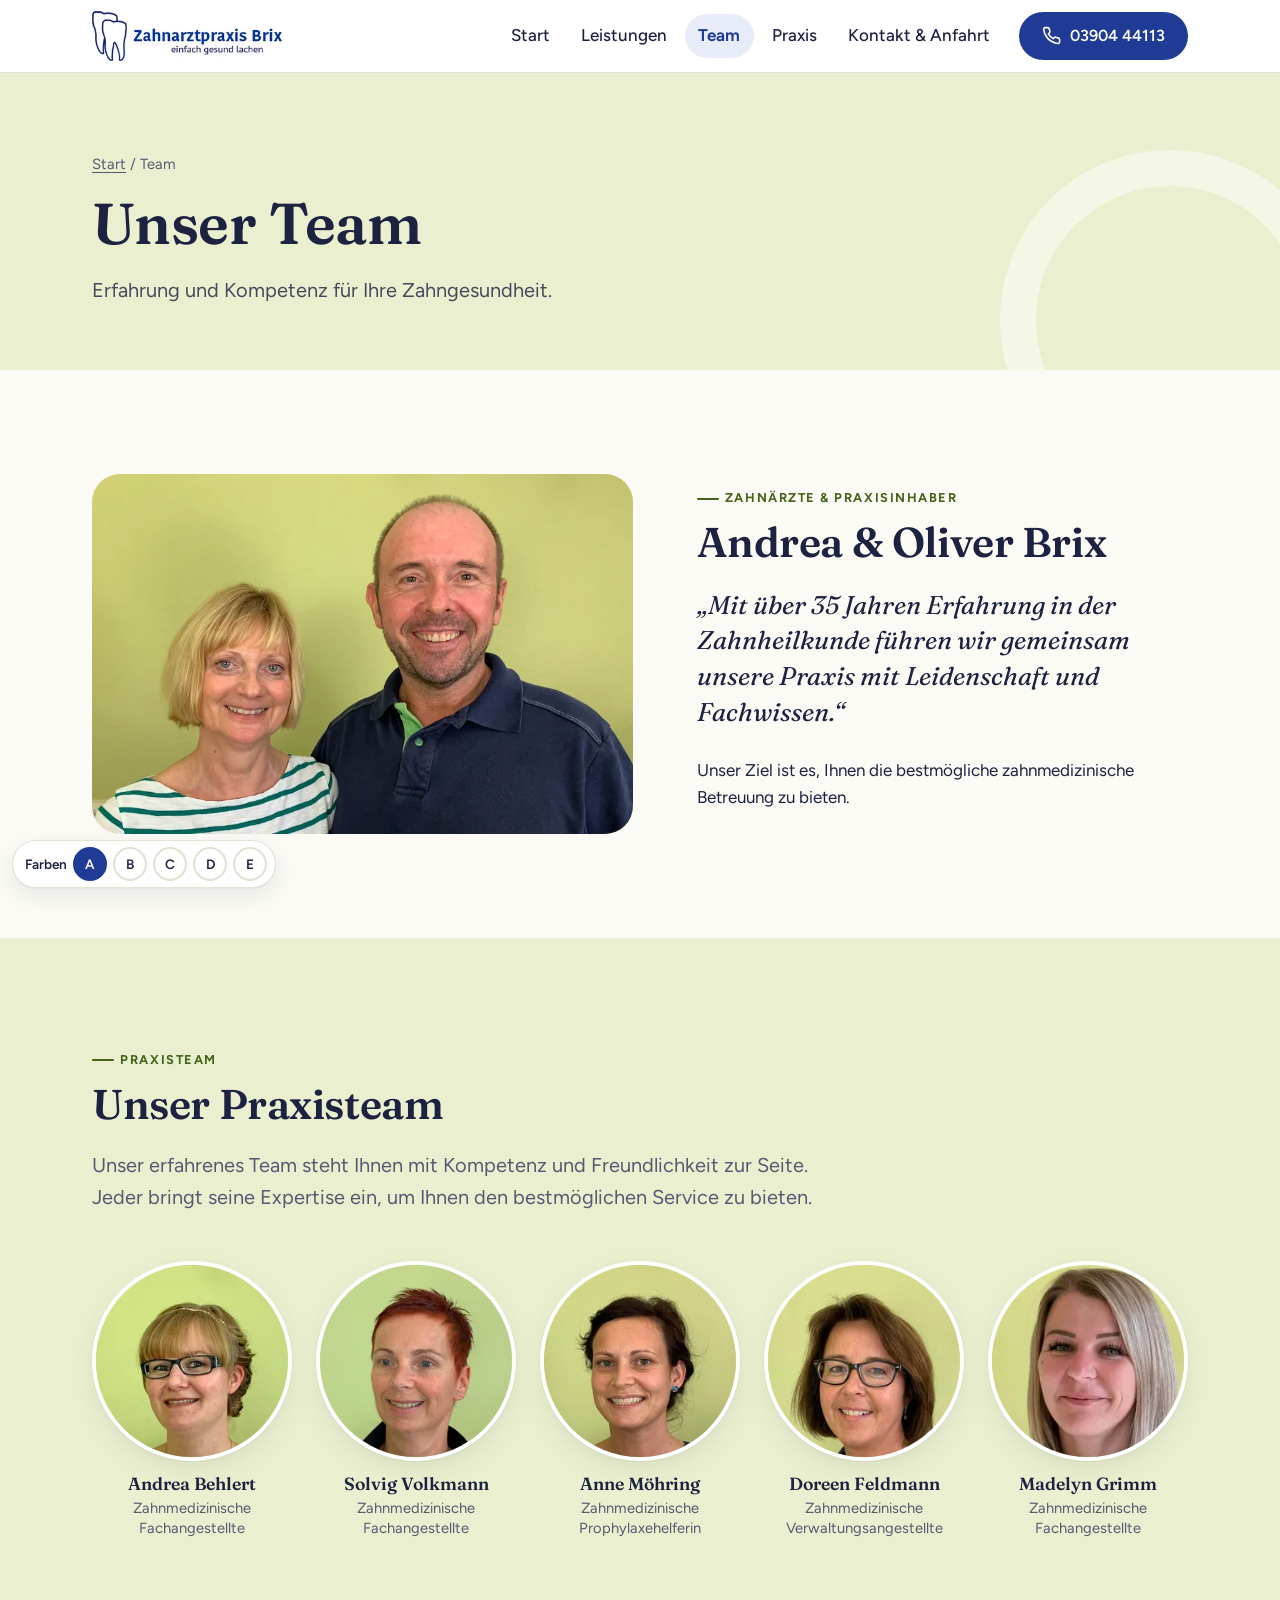
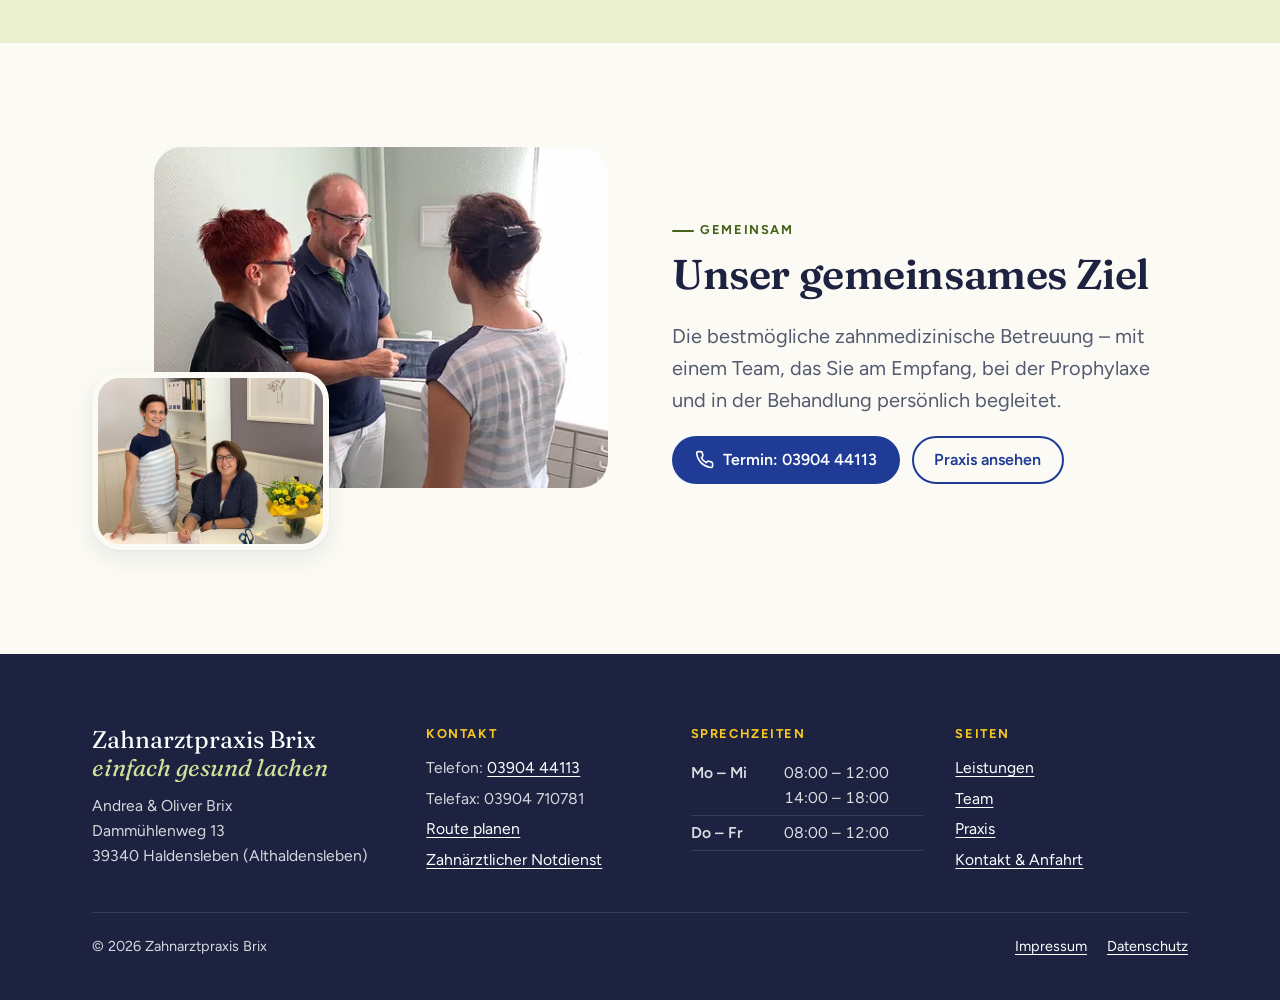
==== team.html @ ff600cb7 "Vorschau-Version der Website" ====
<!DOCTYPE html>
<html lang="de">
<head>
  <meta charset="utf-8">
  <meta name="viewport" content="width=device-width, initial-scale=1">
  <title>Team – Zahnarztpraxis Brix, Haldensleben</title>
  <meta name="description" content="Andrea und Oliver Brix und ihr Praxisteam in Haldensleben-Althaldensleben.">
  <link rel="canonical" href="https://www.zahnarztpraxis-brix.com/team.html">
  <meta property="og:type" content="website">
  <meta property="og:locale" content="de_DE">
  <meta property="og:title" content="Team – Zahnarztpraxis Brix, Haldensleben">
  <meta property="og:description" content="Andrea und Oliver Brix und ihr Praxisteam in Haldensleben-Althaldensleben.">
  <meta property="og:image" content="https://www.zahnarztpraxis-brix.com/assets/img/og-brix.jpg">
  <meta name="theme-color" content="#1f3b95">
  <link rel="icon" href="favicon.png" type="image/png">
  <link rel="apple-touch-icon" href="apple-touch-icon.png">
  <link rel="preload" href="assets/fonts/fraunces-latin-wght-normal.woff2" as="font" type="font/woff2" crossorigin>
  <link rel="preload" href="assets/fonts/figtree-latin-wght-normal.woff2" as="font" type="font/woff2" crossorigin>
  <link rel="stylesheet" href="assets/site.css">
</head>
<body>
<!-- @header -->
<script>
  /* vorläufig: Farbvarianten vergleichen (?farbe=a|b|c|d|e) */
  (function () {
    var f = new URLSearchParams(location.search).get("farbe");
    try { if (f) sessionStorage.setItem("farbe", f); else f = sessionStorage.getItem("farbe"); } catch (e) {}
    if (f && f !== "a") document.documentElement.dataset.farbe = f;
  })();
</script>
<div class="farbwahl" aria-label="Farbvariante wählen">Farben
  <a href="?farbe=a" data-f="a">A</a><a href="?farbe=b" data-f="b">B</a><a href="?farbe=c" data-f="c">C</a><a href="?farbe=d" data-f="d">D</a><a href="?farbe=e" data-f="e">E</a>
</div>
<script>
  document.querySelectorAll(".farbwahl a").forEach(function (a) {
    a.setAttribute("aria-current", String((document.documentElement.dataset.farbe || "a") === a.dataset.f));
  });
</script>
<a class="skip" href="#inhalt">Zum Inhalt springen</a>
<header class="site-header">
  <div class="wrap header__inner">
    <a class="brand" href="index.html" aria-label="Zahnarztpraxis Brix – zur Startseite">
      <img src="assets/img/logo-320.webp" srcset="assets/img/logo-320.webp 1x, assets/img/logo-640.webp 2x" width="320" height="84" alt="Zahnarztpraxis Brix – einfach gesund lachen">
    </a>
    <nav class="nav" id="hauptmenue" aria-label="Hauptmenü">
      <ul>
        <li><a class="nav__link" href="index.html">Start</a></li>
        <li><a class="nav__link" href="leistungen.html">Leistungen</a></li>
        <li><a class="nav__link" href="team.html" aria-current="page">Team</a></li>
        <li><a class="nav__link" href="praxis.html">Praxis</a></li>
        <li><a class="nav__link" href="kontakt.html">Kontakt &amp; Anfahrt</a></li>
      </ul>
      <div class="nav__extra">
        <a class="btn btn--primary" href="tel:+49390444113"><svg viewBox="0 0 24 24" fill="none" stroke="currentColor" stroke-width="2" stroke-linecap="round" stroke-linejoin="round" aria-hidden="true"><path d="M22 16.9v3a2 2 0 0 1-2.2 2 19.8 19.8 0 0 1-8.6-3.1 19.5 19.5 0 0 1-6-6A19.8 19.8 0 0 1 2.1 4.2 2 2 0 0 1 4.1 2h3a2 2 0 0 1 2 1.7c.1.9.4 1.8.7 2.7a2 2 0 0 1-.5 2.1L8 9.8a16 16 0 0 0 6 6l1.3-1.3a2 2 0 0 1 2.1-.4c.9.3 1.8.6 2.7.7a2 2 0 0 1 1.7 2z"/></svg>Termin: 03904 44113</a>
        <a class="btn btn--ghost" href="https://www.google.com/maps/dir/?api=1&amp;destination=Damm%C3%BChlenweg%2013%2C%2039340%20Haldensleben" target="_blank" rel="noopener"><svg viewBox="0 0 24 24" fill="none" stroke="currentColor" stroke-width="2" stroke-linecap="round" stroke-linejoin="round" aria-hidden="true"><path d="M20 10c0 6-8 12-8 12S4 16 4 10a8 8 0 0 1 16 0z"/><circle cx="12" cy="10" r="3"/></svg>Route planen</a>
        <p>Dammühlenweg 13, 39340 Haldensleben (Althaldensleben)</p>
        <p data-open-status></p>
      </div>
    </nav>
    <button class="menu-toggle" type="button" aria-expanded="false" aria-controls="hauptmenue"><span class="menu-toggle__bars" aria-hidden="true"><span></span></span><span class="menu-toggle__label">Menü</span></button>
    <a class="btn btn--primary header__call" href="tel:+49390444113" aria-label="Anrufen: 03904 44113"><svg viewBox="0 0 24 24" fill="none" stroke="currentColor" stroke-width="2" stroke-linecap="round" stroke-linejoin="round" aria-hidden="true"><path d="M22 16.9v3a2 2 0 0 1-2.2 2 19.8 19.8 0 0 1-8.6-3.1 19.5 19.5 0 0 1-6-6A19.8 19.8 0 0 1 2.1 4.2 2 2 0 0 1 4.1 2h3a2 2 0 0 1 2 1.7c.1.9.4 1.8.7 2.7a2 2 0 0 1-.5 2.1L8 9.8a16 16 0 0 0 6 6l1.3-1.3a2 2 0 0 1 2.1-.4c.9.3 1.8.6 2.7.7a2 2 0 0 1 1.7 2z"/></svg><span>03904 44113</span></a>
  </div>
</header>
<!-- /@header -->

<main id="inhalt">
  <section class="page-head">
    <div class="wrap">
      <p class="breadcrumb"><a href="index.html">Start</a> / Team</p>
      <h1>Unser Team</h1>
      <p class="lead">Erfahrung und Kompetenz für Ihre Zahngesundheit.</p>
    </div>
  </section>

  <section class="section">
    <div class="wrap doctors">
      <div class="photo"><img src="assets/img/brix-800.webp" srcset="assets/img/brix-480.webp 480w, assets/img/brix-800.webp 800w" sizes="(max-width: 859px) 92vw, 600px" width="800" height="533" alt="Andrea und Oliver Brix"></div>
      <div>
        <p class="eyebrow">Zahnärzte &amp; Praxisinhaber</p>
        <h2>Andrea &amp; Oliver Brix</h2>
        <p class="quote">„Mit über 35 Jahren Erfahrung in der Zahnheilkunde führen wir gemeinsam unsere Praxis mit Leidenschaft und Fachwissen.“</p>
        <p>Unser Ziel ist es, Ihnen die bestmögliche zahnmedizinische Betreuung zu bieten.</p>
      </div>
    </div>
  </section>

  <section class="section section--wall">
    <div class="wrap">
      <div class="section-head">
        <p class="eyebrow">Praxisteam</p>
        <h2>Unser Praxisteam</h2>
        <p class="lead">Unser erfahrenes Team steht Ihnen mit Kompetenz und Freundlichkeit zur Seite. Jeder bringt seine Expertise ein, um Ihnen den bestmöglichen Service zu bieten.</p>
      </div>
      <ul class="faces">
        <li class="face"><div class="face__img"><img src="assets/img/behlert-480.webp" width="480" height="320" alt="Porträt von Andrea Behlert" loading="lazy"></div><strong>Andrea Behlert</strong><span>Zahnmedizinische Fachangestellte</span></li>
        <li class="face"><div class="face__img"><img src="assets/img/volkmann-480.webp" width="480" height="320" alt="Porträt von Solvig Volkmann" loading="lazy"></div><strong>Solvig Volkmann</strong><span>Zahnmedizinische Fachangestellte</span></li>
        <li class="face"><div class="face__img"><img src="assets/img/moehring-480.webp" width="480" height="320" alt="Porträt von Anne Möhring" loading="lazy"></div><strong>Anne Möhring</strong><span>Zahnmedizinische Prophylaxehelferin</span></li>
        <li class="face"><div class="face__img"><img src="assets/img/feldmann-480.webp" width="480" height="320" alt="Porträt von Doreen Feldmann" loading="lazy"></div><strong>Doreen Feldmann</strong><span>Zahnmedizinische Verwaltungsangestellte</span></li>
        <li class="face"><div class="face__img"><img src="assets/img/grimm-480.webp" width="480" height="362" alt="Porträt von Madelyn Grimm" loading="lazy"></div><strong>Madelyn Grimm</strong><span>Zahnmedizinische Fachangestellte</span></li>
      </ul>
    </div>
  </section>

  <section class="section">
    <div class="wrap split">
      <div class="photo-stack">
        <div class="photo"><img src="assets/img/beratung-800.webp" srcset="assets/img/beratung-480.webp 480w, assets/img/beratung-800.webp 800w" sizes="(max-width: 859px) 80vw, 480px" width="800" height="600" alt="Oliver Brix im Gespräch in der Praxis" loading="lazy"></div>
        <div class="photo"><img src="assets/img/empfang-480.webp" width="480" height="360" alt="Am Empfang der Praxis" loading="lazy"></div>
      </div>
      <div>
        <p class="eyebrow">Gemeinsam</p>
        <h2>Unser gemeinsames Ziel</h2>
        <p class="lead">Die bestmögliche zahnmedizinische Betreuung – mit einem Team, das Sie am Empfang, bei der Prophylaxe und in der Behandlung persönlich begleitet.</p>
        <div class="btn-row">
          <a class="btn btn--primary" href="tel:+49390444113"><svg viewBox="0 0 24 24" fill="none" stroke="currentColor" stroke-width="2" stroke-linecap="round" stroke-linejoin="round" aria-hidden="true"><path d="M22 16.9v3a2 2 0 0 1-2.2 2 19.8 19.8 0 0 1-8.6-3.1 19.5 19.5 0 0 1-6-6A19.8 19.8 0 0 1 2.1 4.2 2 2 0 0 1 4.1 2h3a2 2 0 0 1 2 1.7c.1.9.4 1.8.7 2.7a2 2 0 0 1-.5 2.1L8 9.8a16 16 0 0 0 6 6l1.3-1.3a2 2 0 0 1 2.1-.4c.9.3 1.8.6 2.7.7a2 2 0 0 1 1.7 2z"/></svg>Termin: 03904 44113</a>
          <a class="btn btn--ghost" href="praxis.html">Praxis ansehen</a>
        </div>
      </div>
    </div>
  </section>
</main>

<!-- @footer -->
<footer class="site-footer">
  <div class="wrap">
    <div class="footer__grid">
      <div class="footer__brand">
        <p>Zahnarztpraxis Brix<br><em>einfach gesund lachen</em></p>
        <address>
          Andrea &amp; Oliver Brix<br>
          Dammühlenweg 13<br>
          39340 Haldensleben (Althaldensleben)
        </address>
      </div>
      <div>
        <h2>Kontakt</h2>
        <ul>
          <li>Telefon: <a href="tel:+49390444113">03904 44113</a></li>
          <li>Telefax: 03904 710781</li>
          <li><a href="https://www.google.com/maps/dir/?api=1&amp;destination=Damm%C3%BChlenweg%2013%2C%2039340%20Haldensleben" target="_blank" rel="noopener">Route planen</a></li>
          <li><a href="http://www.zbd-boerdekreis.de/seite/294524/hdl.html" target="_blank" rel="noopener">Zahnärztlicher Notdienst</a></li>
        </ul>
      </div>
      <div>
        <h2>Sprechzeiten</h2>
        <table class="hours hours--compact">
          <tbody>
            <tr data-days="1 2 3"><th scope="row">Mo – Mi</th><td>08:00 – 12:00<br>14:00 – 18:00</td></tr>
            <tr data-days="4 5"><th scope="row">Do – Fr</th><td>08:00 – 12:00</td></tr>
          </tbody>
        </table>
      </div>
      <div>
        <h2>Seiten</h2>
        <ul>
          <li><a href="leistungen.html">Leistungen</a></li>
          <li><a href="team.html">Team</a></li>
          <li><a href="praxis.html">Praxis</a></li>
          <li><a href="kontakt.html">Kontakt &amp; Anfahrt</a></li>
        </ul>
      </div>
    </div>
    <div class="footer__bottom">
      <p>© <span data-year>2025</span> Zahnarztpraxis Brix</p>
      <ul>
        <li><a href="impressum.html">Impressum</a></li>
        <li><a href="datenschutz.html">Datenschutz</a></li>
      </ul>
    </div>
  </div>
</footer>
<nav class="actionbar" aria-label="Schnellzugriff">
  <a class="actionbar__call" href="tel:+49390444113"><svg viewBox="0 0 24 24" fill="none" stroke="currentColor" stroke-width="2" stroke-linecap="round" stroke-linejoin="round" aria-hidden="true"><path d="M22 16.9v3a2 2 0 0 1-2.2 2 19.8 19.8 0 0 1-8.6-3.1 19.5 19.5 0 0 1-6-6A19.8 19.8 0 0 1 2.1 4.2 2 2 0 0 1 4.1 2h3a2 2 0 0 1 2 1.7c.1.9.4 1.8.7 2.7a2 2 0 0 1-.5 2.1L8 9.8a16 16 0 0 0 6 6l1.3-1.3a2 2 0 0 1 2.1-.4c.9.3 1.8.6 2.7.7a2 2 0 0 1 1.7 2z"/></svg>Anrufen</a>
  <a href="https://www.google.com/maps/dir/?api=1&amp;destination=Damm%C3%BChlenweg%2013%2C%2039340%20Haldensleben" target="_blank" rel="noopener"><svg viewBox="0 0 24 24" fill="none" stroke="currentColor" stroke-width="2" stroke-linecap="round" stroke-linejoin="round" aria-hidden="true"><path d="M20 10c0 6-8 12-8 12S4 16 4 10a8 8 0 0 1 16 0z"/><circle cx="12" cy="10" r="3"/></svg>Route</a>
  <a href="kontakt.html#sprechzeiten"><svg viewBox="0 0 24 24" fill="none" stroke="currentColor" stroke-width="2" stroke-linecap="round" stroke-linejoin="round" aria-hidden="true"><circle cx="12" cy="12" r="10"/><path d="M12 6v6l4 2"/></svg>Zeiten</a>
</nav>
<script src="assets/site.js" defer></script>
<!-- /@footer -->
</body>
</html>
---- assets/site.css ----
/* Zahnarztpraxis Brix – einfach gesund lachen
   Farben aus der Praxis: Kobaltblau (Logo), Lindgrün (Wände), Sonnengelb (Blumen am Empfang). */

@font-face {
  font-family: "Fraunces";
  src: url("fonts/fraunces-latin-wght-normal.woff2") format("woff2");
  font-weight: 300 800;
  font-style: normal;
  font-display: swap;
}
@font-face {
  font-family: "Fraunces";
  src: url("fonts/fraunces-latin-wght-italic.woff2") format("woff2");
  font-weight: 300 800;
  font-style: italic;
  font-display: swap;
}
@font-face {
  font-family: "Figtree";
  src: url("fonts/figtree-latin-wght-normal.woff2") format("woff2");
  font-weight: 300 800;
  font-style: normal;
  font-display: swap;
}

:root {
  --ink: #1c2240;
  --muted: #545a70;
  --cobalt: #1f3b95;
  --cobalt-deep: #142a70;
  --cobalt-soft: #e8ecf8;
  --wall: #eaf0cf;
  --wall-strong: #d3e29a;
  --leaf: #46631a;
  --sun: #f6c624;
  --sun-soft: #fdf3c8;
  --paper: #fbfaf4;
  --white: #fff;
  --line: #e3e1d3;
  --radius: 18px;
  --radius-lg: 28px;
  --shadow: 0 1px 2px rgb(28 34 64 / 6%), 0 8px 24px rgb(28 34 64 / 8%);
  --wrap: 1160px;
  --gutter: clamp(16px, 4vw, 32px);
  --header-h: 72px;
  --serif: "Fraunces", Georgia, "Times New Roman", serif;
  --sans: "Figtree", system-ui, -apple-system, "Segoe UI", Roboto, sans-serif;
}

*, *::before, *::after { box-sizing: border-box; }
html { -webkit-text-size-adjust: 100%; scroll-behavior: smooth; scroll-padding-top: calc(var(--header-h) + 16px); }
@media (prefers-reduced-motion: reduce) { html { scroll-behavior: auto; } *, *::before, *::after { transition: none !important; animation: none !important; } }
body {
  margin: 0;
  font-family: var(--sans);
  font-size: 1.0625rem;
  line-height: 1.6;
  color: var(--ink);
  background: var(--paper);
  text-rendering: optimizeLegibility;
}
img { display: block; max-width: 100%; height: auto; }
a { color: var(--cobalt); text-underline-offset: 3px; text-decoration-thickness: 1px; }
a:hover { color: var(--cobalt-deep); text-decoration-thickness: 2px; }
:focus-visible { outline: 3px solid var(--sun); outline-offset: 2px; border-radius: 6px; }
h1, h2, h3 { font-family: var(--serif); font-weight: 600; line-height: 1.15; letter-spacing: -0.01em; margin: 0 0 .5em; font-optical-sizing: auto; }
h1 { font-size: clamp(2.3rem, 6vw, 4rem); }
h2 { font-size: clamp(1.75rem, 3.6vw, 2.6rem); }
h3 { font-size: clamp(1.2rem, 2vw, 1.4rem); }
p { margin: 0 0 1em; }
ul { padding-left: 1.2em; }
.wrap { max-width: var(--wrap); margin: 0 auto; padding: 0 var(--gutter); }
.visually-hidden { position: absolute !important; width: 1px; height: 1px; overflow: hidden; clip: rect(0 0 0 0); white-space: nowrap; }

.skip { position: absolute; left: 12px; top: -60px; z-index: 100; background: var(--cobalt); color: #fff; padding: 10px 16px; border-radius: 10px; }
.skip:focus { top: 12px; color: #fff; }

/* ---------- Buttons ---------- */
.btn {
  display: inline-flex; align-items: center; justify-content: center; gap: .55em;
  min-height: 48px; padding: .7em 1.3em;
  border-radius: 999px; border: 2px solid transparent;
  font: 600 1rem/1.2 var(--sans); text-decoration: none; cursor: pointer;
  transition: background-color .15s, color .15s, border-color .15s, transform .15s;
}
.btn:hover { text-decoration: none; transform: translateY(-1px); }
.btn svg { width: 1.2em; height: 1.2em; flex: none; }
.btn--primary { background: var(--cobalt); color: #fff; }
.btn--primary:hover { background: var(--cobalt-deep); color: #fff; }
.btn--sun { background: var(--sun); color: var(--ink); }
.btn--sun:hover { background: color-mix(in srgb, var(--sun) 80%, #fff); color: var(--ink); }
.btn--ghost { border-color: currentColor; color: var(--cobalt); background: transparent; }
.btn--ghost:hover { background: var(--cobalt-soft); }
.btn--light { border-color: rgb(255 255 255 / 70%); color: #fff; }
.btn--light:hover { background: rgb(255 255 255 / 12%); color: #fff; }
.btn-row { display: flex; flex-wrap: wrap; gap: 12px; }

/* ---------- Kopfzeile ---------- */
.site-header {
  position: sticky; top: 0; z-index: 50;
  background: var(--white);
  border-bottom: 1px solid var(--line);
  /* kein backdrop-filter: er würde das fixierte Mobilmenü auf die Kopfzeile beschneiden */
}
.header__inner { display: flex; align-items: center; gap: 16px; height: var(--header-h); }
.brand { flex: none; display: block; }
.brand img { width: 190px; height: auto; }
.nav { margin-left: auto; }
.nav ul { list-style: none; margin: 0; padding: 0; display: flex; gap: 4px; }
.nav__link {
  display: block; padding: .5em .8em; border-radius: 999px;
  color: var(--ink); font-weight: 500; text-decoration: none;
}
.nav__link:hover { background: var(--wall); color: var(--ink); }
.nav__link[aria-current="page"] { background: var(--cobalt-soft); color: var(--cobalt); font-weight: 650; }
.nav__extra { display: none; }
.header__call { flex: none; }
.menu-toggle {
  display: none; margin-left: auto;
  align-items: center; gap: 8px; min-height: 44px; padding: 0 14px;
  border: 2px solid var(--line); border-radius: 999px; background: #fff;
  font: 600 .95rem var(--sans); color: var(--ink); cursor: pointer;
}
.menu-toggle__bars { width: 18px; height: 12px; position: relative; }
.menu-toggle__bars::before, .menu-toggle__bars::after, .menu-toggle__bars span {
  content: ""; position: absolute; left: 0; right: 0; height: 2px; background: currentColor; border-radius: 2px; transition: transform .2s, opacity .2s;
}
.menu-toggle__bars::before { top: 0; }
.menu-toggle__bars span { top: 5px; }
.menu-toggle__bars::after { bottom: 0; }
.menu-toggle[aria-expanded="true"] .menu-toggle__bars::before { transform: translateY(5px) rotate(45deg); }
.menu-toggle[aria-expanded="true"] .menu-toggle__bars span { opacity: 0; }
.menu-toggle[aria-expanded="true"] .menu-toggle__bars::after { transform: translateY(-5px) rotate(-45deg); }

@media (max-width: 1023px) {
  .header__call span { display: none; }
  .header__call { width: 48px; padding: 0; }
}
@media (max-width: 859px) {
  :root { --header-h: 64px; }
  .header__inner { gap: 10px; }
  .brand img { width: 150px; }
  .menu-toggle { display: inline-flex; }
  .header__call { order: 2; margin-left: 0; }
  .menu-toggle { order: 1; }
  .nav {
    position: fixed; inset: var(--header-h) 0 0 0; margin: 0;
    background: var(--paper); overflow-y: auto;
    padding: 20px var(--gutter) 120px;
    visibility: hidden; opacity: 0; transform: translateY(-8px);
    transition: opacity .2s, transform .2s, visibility 0s .2s;
  }
  .nav.is-open { visibility: visible; opacity: 1; transform: none; transition: opacity .2s, transform .2s; }
  .nav ul { flex-direction: column; gap: 2px; }
  .nav__link { font-family: var(--serif); font-size: 1.6rem; font-weight: 600; padding: .45em .5em; border-radius: 14px; }
  .nav__extra { display: grid; gap: 12px; margin-top: 24px; padding-top: 24px; border-top: 1px solid var(--line); }
  .nav__extra .btn { width: 100%; }
  .nav__extra p { margin: 0; color: var(--muted); }
  .nav__extra .status { justify-self: start; color: var(--ink); }
  body.menu-open { overflow: hidden; }
}

@media (max-width: 359px) {
  .menu-toggle { padding: 0 12px; }
  .menu-toggle__label { position: absolute; width: 1px; height: 1px; overflow: hidden; clip: rect(0 0 0 0); white-space: nowrap; }
}

/* ---------- Abschnitte ---------- */
.section { padding: clamp(56px, 9vw, 104px) 0; }
.section--wall { background: var(--wall); }
.section--white { background: var(--white); }
.section--cobalt { background: var(--cobalt); color: #fff; }
.section--cobalt a:not(.btn) { color: #fff; }
.eyebrow {
  display: inline-flex; align-items: center; gap: .5em;
  font: 700 .8rem/1 var(--sans); letter-spacing: .12em; text-transform: uppercase;
  color: var(--leaf); margin-bottom: 14px;
}
.eyebrow::before { content: ""; width: 22px; height: 2px; background: currentColor; border-radius: 2px; }
.section--cobalt .eyebrow { color: var(--sun); }
.lead { font-size: clamp(1.1rem, 1.6vw, 1.25rem); color: var(--muted); max-width: 60ch; }
.section--cobalt .lead { color: rgb(255 255 255 / 85%); }
.section-head { max-width: 720px; margin-bottom: clamp(28px, 4vw, 48px); }
.section-head--split { max-width: none; display: flex; flex-wrap: wrap; align-items: end; justify-content: space-between; gap: 16px 32px; }
.section-head--split > div { max-width: 640px; }

/* Lächel-Bogen unter einem Wort */
.smile { position: relative; white-space: nowrap; font-style: italic; color: var(--cobalt); }
.smile::after {
  content: ""; position: absolute; left: 2%; right: 2%; bottom: -.18em; height: .32em;
  background: var(--sun);
  -webkit-mask: url("data:image/svg+xml,%3Csvg xmlns='http://www.w3.org/2000/svg' viewBox='0 0 200 24' preserveAspectRatio='none'%3E%3Cpath d='M4 6 C 60 26, 140 26, 196 6' fill='none' stroke='%23000' stroke-width='6' stroke-linecap='round'/%3E%3C/svg%3E") center / 100% 100% no-repeat;
  mask: url("data:image/svg+xml,%3Csvg xmlns='http://www.w3.org/2000/svg' viewBox='0 0 200 24' preserveAspectRatio='none'%3E%3Cpath d='M4 6 C 60 26, 140 26, 196 6' fill='none' stroke='%23000' stroke-width='6' stroke-linecap='round'/%3E%3C/svg%3E") center / 100% 100% no-repeat;
}

/* ---------- Start: Hero ---------- */
.hero { background: radial-gradient(60% 70% at 85% 30%, color-mix(in srgb, var(--wall-strong) 40%, transparent), transparent 70%), var(--paper); padding: clamp(28px, 6vw, 72px) 0 clamp(48px, 7vw, 88px); overflow: hidden; }
.hero__grid { display: grid; gap: clamp(28px, 5vw, 64px); align-items: center; grid-template-columns: 1.05fr .95fr; }
.hero h1 { margin-bottom: .35em; }
.hero .lead { margin-bottom: 28px; }
.hero__media { position: relative; }
.arch {
  border-radius: 999px 999px var(--radius-lg) var(--radius-lg);
  overflow: hidden; background: var(--wall-strong);
  aspect-ratio: 4 / 4.4;
}
.arch img { width: 100%; height: 100%; object-fit: cover; object-position: 50% 30%; }
.hero__badge {
  position: absolute; left: -12px; bottom: 28px;
  background: var(--white); border-radius: var(--radius); box-shadow: var(--shadow);
  padding: 14px 18px; display: flex; gap: 12px; align-items: center; max-width: 290px;
}
.hero__badge strong { font-family: var(--serif); font-size: 2.2rem; line-height: 1; color: var(--cobalt); }
.hero__badge span { font-size: .95rem; line-height: 1.3; color: var(--muted); }
.hero__caption { margin-top: 14px; font-size: .95rem; color: var(--muted); text-align: center; }
.hero__sun {
  position: absolute; right: -18px; top: 18px; width: 92px; height: 92px; border-radius: 50%;
  background: var(--sun); display: grid; place-items: center; text-align: center;
  font: 700 .78rem/1.15 var(--sans); color: var(--ink); transform: rotate(8deg); box-shadow: var(--shadow);
}
@media (max-width: 859px) {
  .hero__grid { grid-template-columns: 1fr; }
  .hero__media { max-width: 460px; width: 100%; margin: 0 auto; order: -1; }
  .arch { aspect-ratio: 4 / 3.3; border-radius: 220px 220px var(--radius-lg) var(--radius-lg); }
  .hero__badge { left: 8px; bottom: 16px; padding: 10px 14px; }
  .hero__badge strong { font-size: 1.8rem; }
  .hero__sun { display: none; }
  .hero .btn-row .btn { flex: 1 1 220px; }
}

/* Öffnungsstatus */
.status {
  display: inline-flex; align-items: center; gap: .6em; flex-wrap: wrap;
  padding: .45em .95em; border-radius: 999px; margin-bottom: 18px;
  background: var(--wall); color: var(--ink); font-weight: 600; font-size: .95rem;
}
.status::before { content: ""; width: .6em; height: .6em; border-radius: 50%; background: #9aa0b0; flex: none; }
.status.is-open::before { background: #2f9e44; box-shadow: 0 0 0 4px rgb(47 158 68 / 20%); }
.status.is-closed::before { background: #d9480f; }
.status small { font-weight: 500; color: var(--muted); font-size: .9em; }

/* Schnellinfo-Leiste */
.quick { margin-top: clamp(-40px, -4vw, -24px); position: relative; z-index: 2; }
.quick__grid { display: grid; grid-template-columns: repeat(3, 1fr); background: var(--white); border-radius: var(--radius-lg); box-shadow: var(--shadow); overflow: hidden; }
.quick__item { padding: 24px 26px; display: flex; gap: 16px; align-items: flex-start; }
.quick__item + .quick__item { border-left: 1px solid var(--line); }
.quick__icon { flex: none; width: 44px; height: 44px; border-radius: 14px; display: grid; place-items: center; background: var(--cobalt-soft); color: var(--cobalt); }
.quick__icon svg { width: 22px; height: 22px; }
.quick__item h2 { font: 700 .8rem/1.2 var(--sans); letter-spacing: .1em; text-transform: uppercase; color: var(--muted); margin: 4px 0 6px; }
.quick__item p { margin: 0; }
.quick__big { font-family: var(--serif); font-size: 1.35rem; font-weight: 600; color: var(--ink); text-decoration: none; }
.quick__item a.quick__more { font-weight: 600; font-size: .95rem; display: inline-block; margin-top: 4px; }
@media (max-width: 859px) {
  .quick { margin-top: 0; }
  .quick__grid { grid-template-columns: 1fr; }
  .quick__item + .quick__item { border-left: 0; border-top: 1px solid var(--line); }
  .quick__item { padding: 18px 20px; }
}

/* Zeiten-Tabelle */
.hours { width: 100%; border-collapse: collapse; font-variant-numeric: tabular-nums; }
.hours th, .hours td { text-align: left; padding: .55em 0; border-bottom: 1px solid var(--line); vertical-align: top; }
.hours th { font-weight: 600; padding-right: 1em; white-space: nowrap; }
.hours td { color: var(--ink); }
.hours .closed { color: var(--muted); }
.hours tr.is-today th, .hours tr.is-today td { color: var(--cobalt); font-weight: 700; }
.hours tr.is-today th::after { content: "heute"; display: block; width: fit-content; margin-top: 2px; padding: 0 .5em; border-radius: 999px; background: var(--sun); color: var(--ink); font-weight: 700; font-size: .72rem; letter-spacing: .04em; text-transform: uppercase; }
.hours--compact tr.is-today th::after { display: none; }
.hours--compact th, .hours--compact td { padding: .3em 0; font-size: .98rem; }
.hours--compact th { padding-right: .9em; }

/* ---------- Zwei-Spalten-Text + Bild ---------- */
.split { display: grid; grid-template-columns: 1fr 1fr; gap: clamp(28px, 5vw, 72px); align-items: center; }
.split--reverse > :first-child { order: 2; }
.photo { border-radius: var(--radius-lg); overflow: hidden; background: var(--wall); }
.photo img { width: 100%; height: 100%; object-fit: cover; }
.photo-stack { position: relative; padding: 0 0 12% 12%; }
.photo-stack .photo:first-child { aspect-ratio: 4/3; }
.photo-stack .photo:last-child { position: absolute; left: 0; bottom: 0; width: 46%; aspect-ratio: 4/3; border: 6px solid var(--paper); box-shadow: var(--shadow); }
.section--wall .photo-stack .photo:last-child { border-color: var(--wall); }
.section--white .photo-stack .photo:last-child { border-color: var(--white); }
@media (max-width: 859px) {
  .split { grid-template-columns: 1fr; }
  .split--reverse > :first-child { order: 0; }
}
.checks { list-style: none; padding: 0; margin: 0 0 1.5em; display: grid; gap: .6em; }
.checks li { position: relative; padding-left: 1.9em; }
.checks li::before {
  content: ""; position: absolute; left: 0; top: .28em; width: 1.2em; height: 1.2em; border-radius: 50%;
  background: var(--leaf) url("data:image/svg+xml,%3Csvg xmlns='http://www.w3.org/2000/svg' viewBox='0 0 24 24'%3E%3Cpath d='M6 12.5l4 4 8-9' fill='none' stroke='%23fff' stroke-width='3' stroke-linecap='round' stroke-linejoin='round'/%3E%3C/svg%3E") center / 70% no-repeat;
}

/* ---------- Karten ---------- */
.cards { display: grid; gap: 16px; grid-template-columns: repeat(auto-fill, minmax(min(100%, 320px), 1fr)); }
.card {
  position: relative; display: flex; flex-direction: column; gap: 6px;
  background: var(--white); border: 1px solid var(--line); border-radius: var(--radius);
  padding: 24px; text-decoration: none; color: var(--ink);
  transition: border-color .15s, box-shadow .15s, transform .15s;
}
a.card:hover { border-color: var(--cobalt); box-shadow: var(--shadow); transform: translateY(-2px); color: var(--ink); }
.card h3 { margin: 6px 0 2px; }
.card p { margin: 0; color: var(--muted); }
.card__num { font: 600 .9rem var(--serif); color: var(--leaf); font-style: italic; }
.card__more { margin-top: auto; padding-top: 12px; font-weight: 600; color: var(--cobalt); }

/* ---------- Team ---------- */
.faces { display: grid; grid-template-columns: repeat(5, 1fr); gap: clamp(12px, 2vw, 24px); list-style: none; padding: 0; margin: 0; }
.face { text-align: center; }
.face__img { aspect-ratio: 1; border-radius: 50%; overflow: hidden; background: var(--wall-strong); margin-bottom: 12px; border: 4px solid var(--white); box-shadow: var(--shadow); }
.face__img img { width: 100%; height: 100%; object-fit: cover; object-position: 50% 30%; transform: scale(1.35); transform-origin: 50% 35%; }
.face strong { display: block; font-family: var(--serif); font-size: 1.1rem; font-weight: 600; line-height: 1.25; }
.face span { display: block; color: var(--muted); font-size: .92rem; line-height: 1.35; margin-top: 4px; }
@media (max-width: 859px) { .faces { grid-template-columns: repeat(3, 1fr); } }
@media (max-width: 520px) { .faces { grid-template-columns: repeat(2, 1fr); } .faces .face:last-child:nth-child(odd) { grid-column: 1 / -1; max-width: 50%; margin: 0 auto; } }

.doctors { display: grid; grid-template-columns: 1.1fr 1fr; gap: clamp(28px, 5vw, 64px); align-items: center; }
.doctors .photo { aspect-ratio: 3 / 2; }
@media (max-width: 859px) { .doctors { grid-template-columns: 1fr; } }
.quote { font-family: var(--serif); font-size: clamp(1.25rem, 2.2vw, 1.6rem); line-height: 1.4; font-style: italic; margin: 0 0 1em; color: var(--ink); }

/* ---------- Galerie ---------- */
.gallery { display: grid; align-items: start; grid-template-columns: repeat(12, 1fr); gap: clamp(10px, 1.5vw, 16px); }
.gallery figure { margin: 0; position: relative; }
.gallery button { all: unset; display: block; width: 100%; height: 100%; cursor: zoom-in; border-radius: var(--radius); overflow: hidden; background: var(--wall); }
.gallery button:focus-visible { outline: 3px solid var(--sun); outline-offset: 3px; }
.gallery img { width: 100%; height: 100%; object-fit: cover; transition: transform .4s; }
.gallery button:hover img { transform: scale(1.03); }
.gallery figcaption { font-size: .92rem; color: var(--muted); margin-top: 8px; }
.g-6 { grid-column: span 6; } .g-4 { grid-column: span 4; } .g-8 { grid-column: span 8; } .g-12 { grid-column: span 12; }
.gallery .g-6 button, .gallery .g-4 button, .gallery .g-8 button { aspect-ratio: 4 / 3; height: auto; }
.gallery .tall button { aspect-ratio: 3 / 4; }
.gallery .wide button { aspect-ratio: 980 / 336; }
@media (max-width: 859px) {
  .g-6, .g-4, .g-8 { grid-column: span 12; }
  .gallery .g-4.tall { grid-column: span 6; }
}
@media (max-width: 859px) and (min-width: 521px) {
  .g-6, .g-4 { grid-column: span 6; }
}

.lightbox { border: 0; padding: 0; background: transparent; max-width: min(96vw, 1100px); max-height: 92vh; }
.lightbox::backdrop { background: rgb(12 16 36 / 88%); }
.lightbox img { max-height: 80vh; width: auto; margin: 0 auto; border-radius: 12px; }
.lightbox p { color: #fff; text-align: center; margin: 12px 0 0; }
.lightbox__close {
  position: fixed; top: 14px; right: 14px; width: 48px; height: 48px; border-radius: 50%;
  border: 0; background: #fff; color: var(--ink); font-size: 1.6rem; line-height: 1; cursor: pointer;
}

/* ---------- Leistungen ---------- */
.toc { display: flex; flex-wrap: wrap; gap: 8px; list-style: none; padding: 0; margin: 28px 0 0; }
.toc a { display: inline-block; padding: .45em 1em; border-radius: 999px; background: var(--white); border: 1px solid var(--line); text-decoration: none; color: var(--ink); font-weight: 500; }
.toc a:hover { border-color: var(--cobalt); color: var(--cobalt); }
.service { display: grid; grid-template-columns: 220px 1fr; gap: clamp(20px, 4vw, 56px); padding: clamp(32px, 5vw, 56px) 0; border-top: 1px solid var(--line); }
.service:first-of-type { border-top: 0; }
.service__side { position: sticky; top: calc(var(--header-h) + 24px); align-self: start; }
.service__num { font: italic 600 3.4rem/1 var(--serif); color: var(--wall-strong); display: block; margin-bottom: 8px; }
.service__side p { color: var(--leaf); font-weight: 600; margin: 0; }
.service h2 { font-size: clamp(1.6rem, 3vw, 2.2rem); }
.service h2 small { display: block; font: 500 1rem var(--sans); color: var(--muted); margin-top: .4em; letter-spacing: 0; }
.service h3 { font-size: 1.2rem; margin-top: 1.4em; }
.service .checks { max-width: 62ch; }
.note { background: var(--sun-soft); border-radius: var(--radius); padding: 16px 20px; font-weight: 600; margin: 0; max-width: 62ch; }
.models { display: grid; grid-template-columns: repeat(3, 1fr); gap: 10px; margin-top: 20px; }
.models figure { margin: 0; }
.models img { border-radius: 12px; aspect-ratio: 4/3; object-fit: cover; background: #f3f3f3; }
.models figcaption { font-size: .85rem; color: var(--muted); margin-top: 6px; }
@media (max-width: 859px) {
  .service { grid-template-columns: 1fr; gap: 8px; }
  .service__side { position: static; display: flex; align-items: baseline; gap: 12px; }
  .service__num { font-size: 2.2rem; margin: 0; }
}

/* ---------- Seitenkopf (Unterseiten) ---------- */
.page-head { background: var(--wall); padding: clamp(40px, 7vw, 80px) 0 clamp(36px, 6vw, 64px); position: relative; overflow: hidden; }
.page-head::after {
  content: ""; position: absolute; right: -60px; bottom: -120px; width: 340px; height: 340px; border-radius: 50%;
  border: 36px solid rgb(255 255 255 / 45%);
}
.page-head .wrap { position: relative; z-index: 1; }
.page-head h1 { font-size: clamp(2.2rem, 5.5vw, 3.6rem); margin-bottom: .3em; }
.page-head .lead { color: var(--ink); opacity: .8; margin: 0; }
.breadcrumb { font-size: .92rem; margin-bottom: 14px; color: var(--muted); }
.breadcrumb a { color: var(--muted); }

/* ---------- Kontakt ---------- */
.contact-grid { display: grid; grid-template-columns: repeat(3, 1fr); gap: 16px; align-items: start; }
.panel { background: var(--white); border: 1px solid var(--line); border-radius: var(--radius-lg); padding: clamp(22px, 3vw, 32px); }
.panel h2 { font-size: 1.5rem; }
.panel--cobalt { background: var(--cobalt); color: #fff; border-color: var(--cobalt); }
.panel--cobalt a:not(.btn) { color: #fff; }
.panel .btn { width: 100%; margin-top: 8px; }
.big-phone { display: block; font: 600 clamp(1.8rem, 3.4vw, 2.3rem)/1.1 var(--serif); color: inherit; text-decoration: none; margin: 6px 0 4px; white-space: nowrap; }
.dl { display: grid; grid-template-columns: auto 1fr; gap: 4px 16px; margin: 0; }
.dl dt { color: var(--muted); }
.dl dd { margin: 0; }
.panel--cobalt .dl dt { color: rgb(255 255 255 / 75%); }
@media (max-width: 959px) { .contact-grid { grid-template-columns: 1fr; } }
.map-card { display: grid; grid-template-columns: 1fr 1fr; background: var(--white); border-radius: var(--radius-lg); overflow: hidden; border: 1px solid var(--line); }
.map-card .photo { border-radius: 0; position: relative; min-height: 340px; }
.map-card .photo img { position: absolute; inset: 0; }
.map-card__body { padding: clamp(22px, 4vw, 40px); }
@media (max-width: 859px) { .map-card { grid-template-columns: 1fr; } .map-card .photo { aspect-ratio: 4/3; min-height: 0; } }

.notice { display: flex; gap: 16px; align-items: flex-start; background: var(--sun-soft); border-radius: var(--radius); padding: 20px 22px; }
.notice svg { flex: none; width: 28px; height: 28px; color: color-mix(in srgb, var(--sun) 55%, #000); margin-top: 2px; }
.notice h2, .notice h3 { font-size: 1.2rem; margin: 0 0 .3em; }
.notice p { margin: 0; }

/* ---------- CTA-Band ---------- */
.cta { text-align: center; }
.cta h2 { color: #fff; }
.cta .lead { margin: 0 auto 28px; }
.cta .btn-row { justify-content: center; }

/* ---------- Rechtstexte ---------- */
.legal { display: grid; grid-template-columns: 240px minmax(0, 1fr); gap: clamp(24px, 5vw, 64px); align-items: start; }
.legal__toc { position: sticky; top: calc(var(--header-h) + 24px); font-size: .95rem; }
.legal__toc p { font-weight: 700; margin-bottom: .5em; }
.legal__toc ol { margin: 0; padding: 0; list-style: none; display: grid; gap: .45em; }
.legal__toc a { color: var(--muted); text-decoration: none; }
.legal__toc a:hover { color: var(--cobalt); text-decoration: underline; }
.prose { max-width: 70ch; }
.prose h2 { font-size: clamp(1.4rem, 2.5vw, 1.8rem); margin-top: 1.8em; padding-top: .2em; }
.prose h2:first-child { margin-top: 0; }
.prose h3 { font-size: 1.15rem; margin-top: 1.4em; font-family: var(--sans); font-weight: 700; }
.prose address { font-style: normal; margin-bottom: 1em; }
.prose ul { margin: 0 0 1em; }
.prose li { margin-bottom: .3em; }
.prose .box { background: var(--white); border: 1px solid var(--line); border-radius: var(--radius); padding: 18px 20px; margin-bottom: 1em; }
.prose .box p:last-child { margin-bottom: 0; }
@media (max-width: 859px) {
  .legal { grid-template-columns: 1fr; }
  .legal__toc { position: static; background: var(--white); border: 1px solid var(--line); border-radius: var(--radius); padding: 16px 18px; }
}

/* ---------- Fußzeile ---------- */
.site-footer { background: var(--footer, var(--ink)); color: rgb(255 255 255 / 82%); padding: clamp(48px, 7vw, 72px) 0 28px; font-size: .98rem; }
.site-footer a { color: #fff; }
.site-footer h2 { font: 700 .8rem/1.2 var(--sans); letter-spacing: .12em; text-transform: uppercase; color: var(--sun); margin-bottom: 14px; }
.footer__grid { display: grid; grid-template-columns: 1.3fr 1fr 1fr 1fr; gap: 32px; }
.footer__brand p { font-family: var(--serif); font-size: 1.5rem; line-height: 1.2; color: #fff; margin-bottom: .4em; }
.footer__brand p em { color: var(--wall-strong); }
.site-footer address { font-style: normal; }
.site-footer ul { list-style: none; padding: 0; margin: 0; display: grid; gap: .35em; }
.site-footer .hours th, .site-footer .hours td { border-color: rgb(255 255 255 / 12%); color: rgb(255 255 255 / 85%); }
.site-footer .hours tr.is-today th, .site-footer .hours tr.is-today td { color: var(--sun); }
.footer__bottom { display: flex; flex-wrap: wrap; gap: 12px 24px; justify-content: space-between; border-top: 1px solid rgb(255 255 255 / 12%); margin-top: 40px; padding-top: 22px; font-size: .9rem; }
.footer__bottom ul { display: flex; gap: 20px; }
@media (max-width: 959px) { .footer__grid { grid-template-columns: 1fr 1fr; } }
@media (max-width: 560px) { .footer__grid { grid-template-columns: 1fr; } }

/* ---------- Mobile Aktionsleiste ---------- */
.actionbar { display: none; }
@media (max-width: 859px) {
  .actionbar {
    display: grid; grid-template-columns: 1.3fr 1fr 1fr; gap: 8px;
    position: fixed; left: 0; right: 0; bottom: 0; z-index: 40;
    padding: 8px 10px calc(8px + env(safe-area-inset-bottom));
    background: rgb(255 255 255 / 97%); border-top: 1px solid var(--line);
    box-shadow: 0 -6px 20px rgb(28 34 64 / 8%);
  }
  .actionbar a {
    display: flex; flex-direction: column; align-items: center; justify-content: center; gap: 2px;
    min-height: 54px; border-radius: 14px; text-decoration: none;
    font-weight: 650; font-size: .85rem; color: var(--ink); background: var(--wall);
  }
  .actionbar a svg { width: 22px; height: 22px; }
  .actionbar a.actionbar__call { background: var(--cobalt); color: #fff; flex-direction: row; gap: 8px; font-size: 1rem; }
  body { padding-bottom: calc(72px + env(safe-area-inset-bottom)); }
  body.menu-open .actionbar { display: none; }
}


/* ---------- Farbvarianten zum Vergleichen (vorläufig, ?farbe=b|c|d) ---------- */
/* B – Salbei & Honig: ruhig, gedämpftes Grün, warmes Ocker */
:root[data-farbe="b"] {
  --ink: #1b2438; --muted: #535b6b;
  --cobalt: #22408f; --cobalt-deep: #172d68; --cobalt-soft: #e9edf6;
  --wall: #e9efea; --wall-strong: #c3d5c7; --leaf: #3b6a4d;
  --sun: #d9a441; --sun-soft: #f6ecd6;
  --paper: #fafaf7; --line: #e2e4de; --footer: #1b2438;
}
/* C – Sand & Koralle: warm, freundlich */
:root[data-farbe="c"] {
  --ink: #2a2330; --muted: #5f5660;
  --cobalt: #22408f; --cobalt-deep: #172d68; --cobalt-soft: #ebeef7;
  --wall: #f4ede3; --wall-strong: #e4d3bc; --leaf: #8a5528;
  --sun: #f19e85; --sun-soft: #fbe8e1;
  --paper: #fdfbf7; --line: #ece4d8; --footer: #2a2330;
}
/* D – Klar & Mint: hell, frisch, medizinisch */
:root[data-farbe="d"] {
  --ink: #16233b; --muted: #50607a;
  --cobalt: #1f3b95; --cobalt-deep: #152a6e; --cobalt-soft: #e7eefb;
  --wall: #edf3fb; --wall-strong: #cadcf2; --leaf: #1d6f86;
  --sun: #62c6b8; --sun-soft: #e2f5f1;
  --paper: #fcfdff; --line: #e1e8f2; --footer: #16233b;
}
/* E – Ein Blau: alles aus dem Logo-Blau abgeleitet, keine Zweitfarbe */
:root[data-farbe="e"] {
  --ink: #19213d; --muted: #525a72;
  --cobalt: #1f3b95; --cobalt-deep: #152a6e; --cobalt-soft: #eaeef8;
  --wall: #f0f3f9; --wall-strong: #d3dcf0; --leaf: #1f3b95;
  --sun: #b4c6f2; --sun-soft: #eef2fb;
  --paper: #fbfbfd; --line: #e3e7f0; --footer: #16214a;
}
.farbwahl {
  position: fixed; left: 12px; bottom: 12px; z-index: 60;
  display: flex; align-items: center; gap: 6px; padding: 6px 8px 6px 12px;
  background: #fff; border: 1px solid var(--line); border-radius: 999px; box-shadow: var(--shadow);
  font: 600 .85rem var(--sans); color: var(--ink);
}
.farbwahl a { display: grid; place-items: center; width: 34px; height: 34px; border-radius: 50%; text-decoration: none; color: var(--ink); border: 2px solid var(--line); background: #fff; }
.farbwahl a[aria-current="true"] { border-color: var(--cobalt); background: var(--cobalt); color: #fff; }
@media (max-width: 859px) { .farbwahl { bottom: calc(80px + env(safe-area-inset-bottom)); } }

@media print {
  .site-header, .actionbar, .menu-toggle, .farbwahl, .site-footer .footer__bottom ul { display: none !important; }
  body { background: #fff; padding: 0; }
}
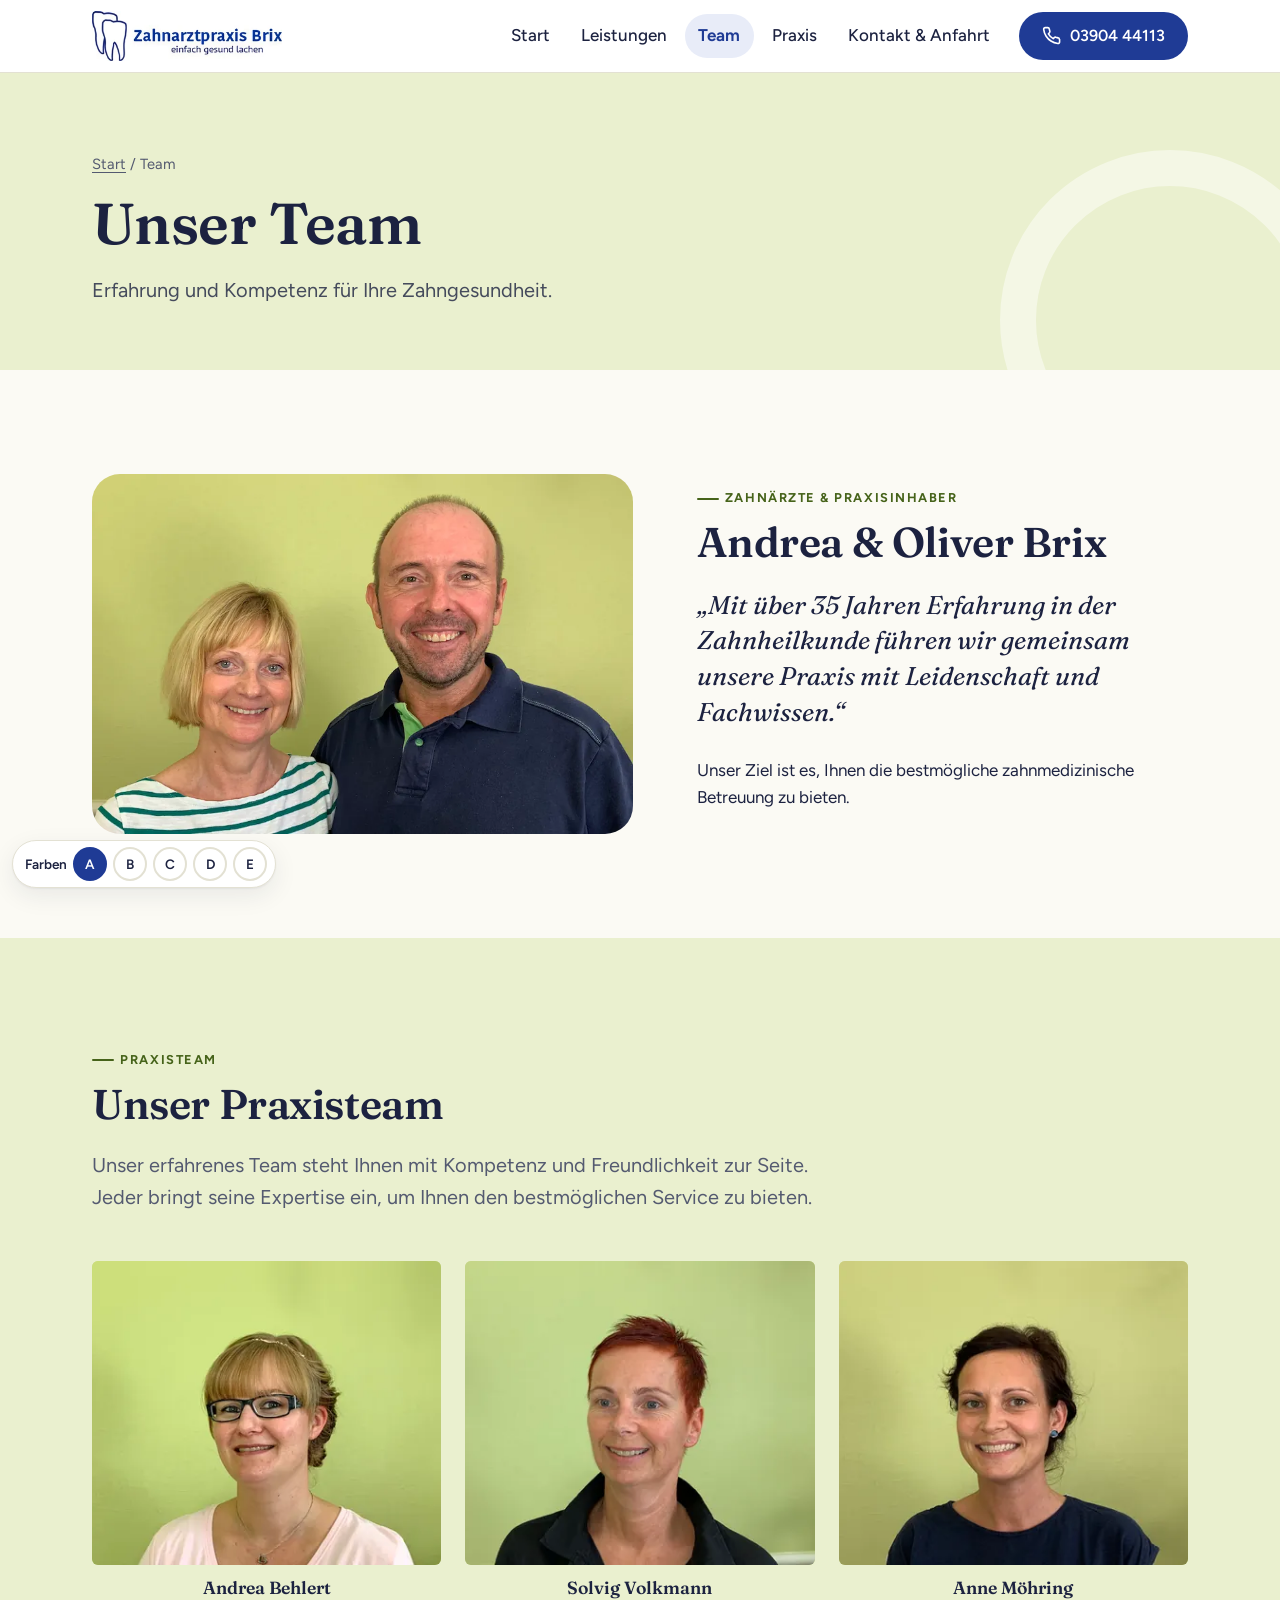
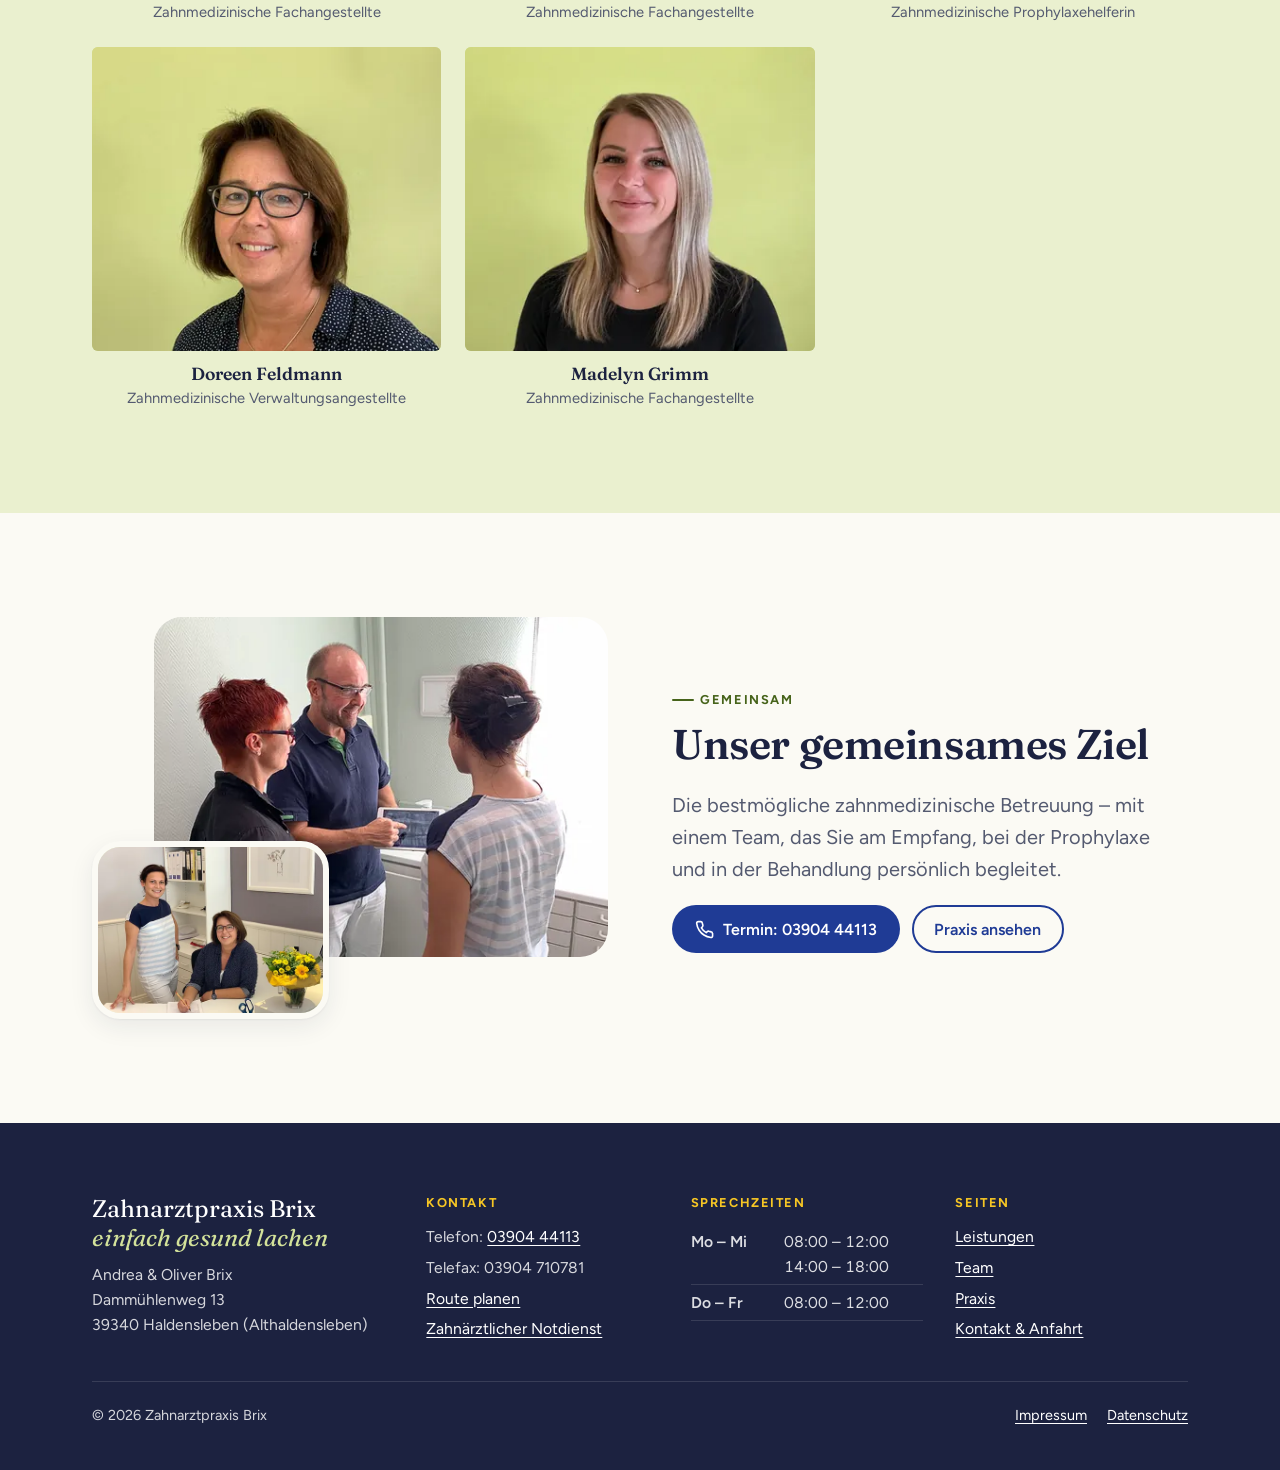
==== commit ee32c177: "feat: portraits rectangulaires, nouvelle photo Madelyn, bandeau défilant Google Sheet Co-Authored-By" ====
--- a/team.html
+++ b/team.html
@@ -96,7 +96,7 @@
         <li class="face"><div class="face__img"><img src="assets/img/volkmann-480.webp" width="480" height="320" alt="Porträt von Solvig Volkmann" loading="lazy"></div><strong>Solvig Volkmann</strong><span>Zahnmedizinische Fachangestellte</span></li>
         <li class="face"><div class="face__img"><img src="assets/img/moehring-480.webp" width="480" height="320" alt="Porträt von Anne Möhring" loading="lazy"></div><strong>Anne Möhring</strong><span>Zahnmedizinische Prophylaxehelferin</span></li>
         <li class="face"><div class="face__img"><img src="assets/img/feldmann-480.webp" width="480" height="320" alt="Porträt von Doreen Feldmann" loading="lazy"></div><strong>Doreen Feldmann</strong><span>Zahnmedizinische Verwaltungsangestellte</span></li>
-        <li class="face"><div class="face__img"><img src="assets/img/grimm-480.webp" width="480" height="362" alt="Porträt von Madelyn Grimm" loading="lazy"></div><strong>Madelyn Grimm</strong><span>Zahnmedizinische Fachangestellte</span></li>
+        <li class="face"><div class="face__img"><img src="assets/img/grimm-480.webp" width="480" height="320" alt="Porträt von Madelyn Grimm" loading="lazy"></div><strong>Madelyn Grimm</strong><span>Zahnmedizinische Fachangestellte</span></li>
       </ul>
     </div>
   </section>
--- a/assets/site.css
+++ b/assets/site.css
@@ -305,13 +305,13 @@
 .card__more { margin-top: auto; padding-top: 12px; font-weight: 600; color: var(--cobalt); }
 
 /* ---------- Team ---------- */
-.faces { display: grid; grid-template-columns: repeat(5, 1fr); gap: clamp(12px, 2vw, 24px); list-style: none; padding: 0; margin: 0; }
+.faces { display: grid; grid-template-columns: repeat(3, 1fr); gap: clamp(12px, 2vw, 24px); list-style: none; padding: 0; margin: 0; }
 .face { text-align: center; }
-.face__img { aspect-ratio: 1; border-radius: 50%; overflow: hidden; background: var(--wall-strong); margin-bottom: 12px; border: 4px solid var(--white); box-shadow: var(--shadow); }
-.face__img img { width: 100%; height: 100%; object-fit: cover; object-position: 50% 30%; transform: scale(1.35); transform-origin: 50% 35%; }
+.face__img { aspect-ratio: 1.15; border-radius: 6px; overflow: hidden; background: var(--wall-strong); margin-bottom: 12px; }
+.face__img img { width: 100%; height: 100%; object-fit: cover; object-position: 50% 30%; }
 .face strong { display: block; font-family: var(--serif); font-size: 1.1rem; font-weight: 600; line-height: 1.25; }
 .face span { display: block; color: var(--muted); font-size: .92rem; line-height: 1.35; margin-top: 4px; }
-@media (max-width: 859px) { .faces { grid-template-columns: repeat(3, 1fr); } }
+@media (max-width: 859px) { .faces { grid-template-columns: repeat(2, 1fr); } }
 @media (max-width: 520px) { .faces { grid-template-columns: repeat(2, 1fr); } .faces .face:last-child:nth-child(odd) { grid-column: 1 / -1; max-width: 50%; margin: 0 auto; } }
 
 .doctors { display: grid; grid-template-columns: 1.1fr 1fr; gap: clamp(28px, 5vw, 64px); align-items: center; }
@@ -520,3 +520,16 @@
   .site-header, .actionbar, .menu-toggle, .farbwahl, .site-footer .footer__bottom ul { display: none !important; }
   body { background: #fff; padding: 0; }
 }
+
+/* ---------- Laufband (Ferien-Hinweis, Text aus Google-Tabelle) ---------- */
+.laufband { background: var(--sun); color: var(--ink); font-weight: 600; overflow: hidden; white-space: nowrap; border-bottom: 1px solid rgba(0,0,0,.08); }
+.laufband__spur { display: flex; width: max-content; animation: laufband 30s linear infinite; }
+.laufband:hover .laufband__spur { animation-play-state: paused; }
+.laufband p { margin: 0; padding: .55em 0; flex: none; }
+@keyframes laufband { to { transform: translateX(-50%); } }
+@media (prefers-reduced-motion: reduce) {
+  .laufband { white-space: normal; text-align: center; padding: 0 16px; }
+  .laufband__spur { animation: none !important; width: auto; }
+  .laufband p[aria-hidden] { display: none; }
+}
+@media print { .laufband { display: none; } }
